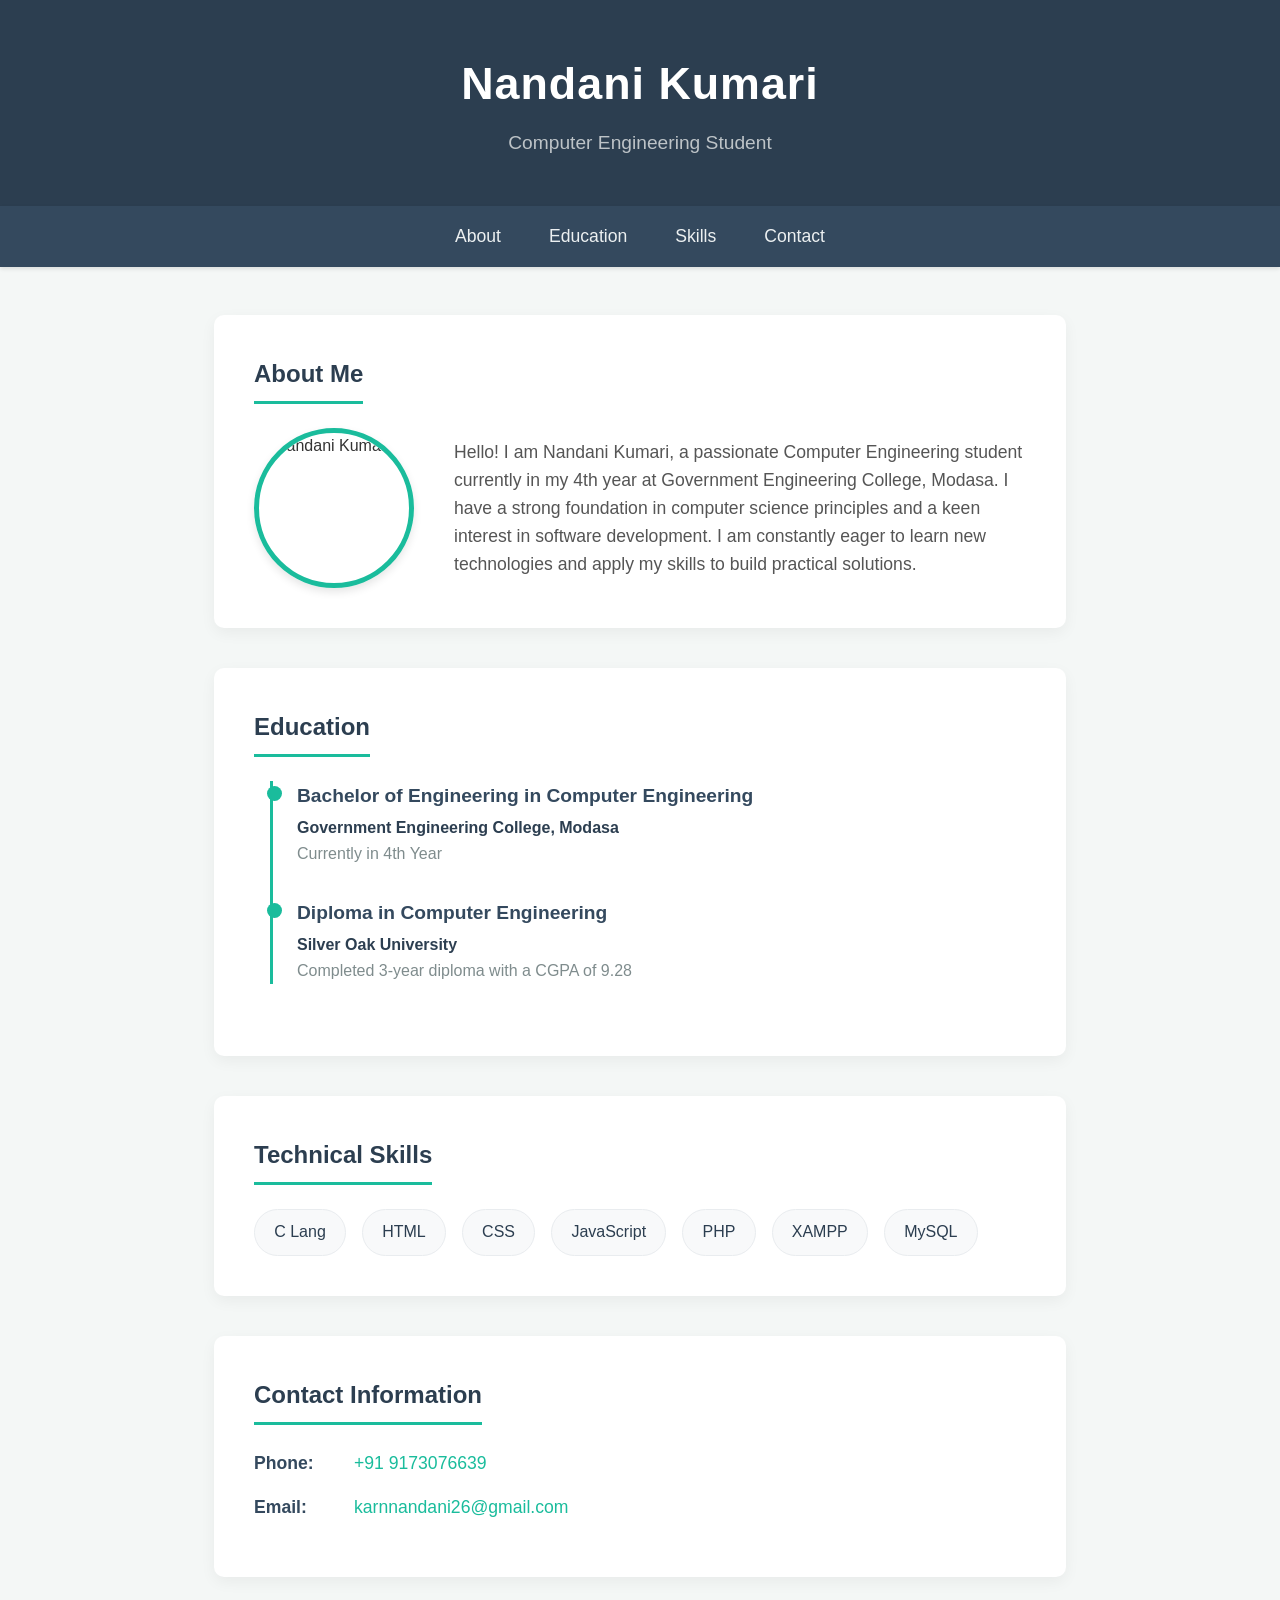
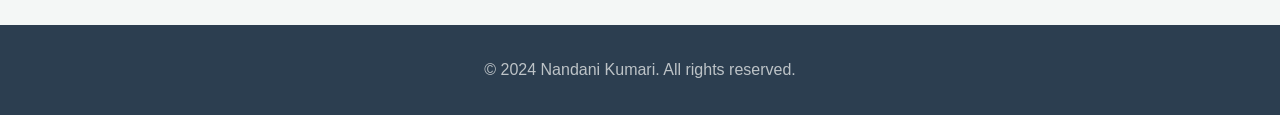
==== week 1/assignment/index.html @ fa01a09d "Add portfolio assignment for week 1" ====
<!DOCTYPE html>
<html lang="en">
<head>
    <meta charset="UTF-8">
    <meta name="viewport" content="width=device-width, initial-scale=1.0">
    <title>Nandani Kumari - Portfolio</title>
    <link rel="stylesheet" href="style.css">
</head>
<body>

    <header id="header">
        <h1>Nandani Kumari</h1>
        <p>Computer Engineering Student</p>
    </header>

    <nav>
        <a href="#about">About</a>
        <a href="#education">Education</a>
        <a href="#skills">Skills</a>
        <a href="#contact">Contact</a>
    </nav>

    <div class="container">

        <section id="about">
            <h2>About Me</h2>
            <div class="profile">
                <!-- Using a placeholder image since no specific image URL was provided -->
                <img src="https://via.placeholder.com/160" alt="Nandani Kumari" class="profile-img">
                <div class="about-text">
                    <p>Hello! I am Nandani Kumari, a passionate Computer Engineering student currently in my 4th year at Government Engineering College, Modasa. I have a strong foundation in computer science principles and a keen interest in software development. I am constantly eager to learn new technologies and apply my skills to build practical solutions.</p>
                </div>
            </div>
        </section>

        <section id="education">
            <h2>Education</h2>
            <div class="education-timeline">
                <div class="education-item">
                    <h3>Bachelor of Engineering in Computer Engineering</h3>
                    <p class="institution">Government Engineering College, Modasa</p>
                    <p>Currently in 4th Year</p>
                </div>
                <div class="education-item">
                    <h3>Diploma in Computer Engineering</h3>
                    <p class="institution">Silver Oak University</p>
                    <p>Completed 3-year diploma with a CGPA of 9.28</p>
                </div>
            </div>
        </section>

        <section id="skills">
            <h2>Technical Skills</h2>
            <ul class="skills-list">
                <li>C Lang</li>
                <li>HTML</li>
                <li>CSS</li>
                <li>JavaScript</li>
                <li>PHP</li>
                <li>XAMPP</li>
                <li>MySQL</li>
            </ul>
        </section>

        <section id="contact">
            <h2>Contact Information</h2>
            <ul class="contact-info">
                <li><strong>Phone:</strong> <a href="tel:+919173076639">+91 9173076639</a></li>
                <li><strong>Email:</strong> <a href="mailto:karnnandani26@gmail.com">karnnandani26@gmail.com</a></li>
            </ul>
        </section>

    </div>

    <footer>
        <p>&copy; 2024 Nandani Kumari. All rights reserved.</p>
    </footer>

</body>
</html>
---- week 1/assignment/style.css ----
* {
    margin: 0;
    padding: 0;
    box-sizing: border-box;
}

body {
    font-family: 'Segoe UI', Tahoma, Geneva, Verdana, sans-serif;
    line-height: 1.6;
    background-color: #f4f7f6;
    color: #333;
}

header {
    background-color: #2c3e50;
    color: #fff;
    padding: 3rem 1rem;
    text-align: center;
}

header h1 {
    font-size: 2.8rem;
    margin-bottom: 0.5rem;
    letter-spacing: 1px;
}

header p {
    font-size: 1.2rem;
    font-weight: 300;
    color: #bdc3c7;
}

nav {
    background-color: #34495e;
    display: flex;
    justify-content: center;
    padding: 1rem 0;
    position: sticky;
    top: 0;
    z-index: 100;
    box-shadow: 0 2px 4px rgba(0,0,0,0.1);
}

nav a {
    color: #ecf0f1;
    text-decoration: none;
    margin: 0 1.5rem;
    font-size: 1.1rem;
    transition: color 0.3s;
    font-weight: 500;
}

nav a:hover {
    color: #1abc9c;
}

.container {
    max-width: 900px;
    margin: 3rem auto;
    padding: 0 1.5rem;
}

section {
    background-color: #fff;
    padding: 2.5rem;
    margin-bottom: 2.5rem;
    border-radius: 10px;
    box-shadow: 0 5px 15px rgba(0,0,0,0.05);
    scroll-margin-top: 80px;
}

section h2 {
    color: #2c3e50;
    border-bottom: 3px solid #1abc9c;
    padding-bottom: 0.5rem;
    margin-bottom: 1.5rem;
    display: inline-block;
}

.profile {
    display: flex;
    align-items: center;
    gap: 2.5rem;
}

.profile-img {
    width: 160px;
    height: 160px;
    border-radius: 50%;
    object-fit: cover;
    border: 5px solid #1abc9c;
    box-shadow: 0 4px 8px rgba(0,0,0,0.1);
}

.about-text {
    flex: 1;
    font-size: 1.1rem;
    color: #555;
}

.education-timeline {
    border-left: 3px solid #1abc9c;
    padding-left: 1.5rem;
    margin-left: 1rem;
}

.education-item {
    margin-bottom: 2rem;
    position: relative;
}

.education-item::before {
    content: '';
    position: absolute;
    left: -1.9rem;
    top: 0.3rem;
    width: 15px;
    height: 15px;
    background-color: #1abc9c;
    border-radius: 50%;
}

.education-item h3 {
    color: #34495e;
    font-size: 1.2rem;
    margin-bottom: 0.2rem;
}

.education-item .institution {
    font-weight: 600;
    color: #2c3e50;
}

.education-item p {
    color: #7f8c8d;
}

.skills-list {
    display: flex;
    flex-wrap: wrap;
    gap: 1rem;
    list-style-type: none;
}

.skills-list li {
    background-color: #f8f9fa;
    color: #2c3e50;
    padding: 0.6rem 1.2rem;
    border-radius: 25px;
    font-size: 1rem;
    font-weight: 500;
    border: 1px solid #e9ecef;
    transition: all 0.3s ease;
}

.skills-list li:hover {
    background-color: #1abc9c;
    color: white;
    border-color: #1abc9c;
    transform: translateY(-2px);
    box-shadow: 0 4px 6px rgba(26, 188, 156, 0.2);
}

.contact-info {
    list-style-type: none;
    font-size: 1.1rem;
}

.contact-info li {
    margin-bottom: 1rem;
    display: flex;
    align-items: center;
}

.contact-info strong {
    color: #34495e;
    width: 100px;
    display: inline-block;
}

.contact-info a {
    color: #1abc9c;
    text-decoration: none;
    transition: color 0.3s;
}

.contact-info a:hover {
    text-decoration: underline;
    color: #16a085;
}

footer {
    text-align: center;
    padding: 2rem;
    background-color: #2c3e50;
    color: #bdc3c7;
    margin-top: 3rem;
}

@media (max-width: 768px) {
    .profile {
        flex-direction: column;
        text-align: center;
    }

    .profile-img {
        margin: 0 auto;
    }

    nav {
        flex-direction: column;
        align-items: center;
    }

    nav a {
        margin: 0.5rem 0;
    }
}
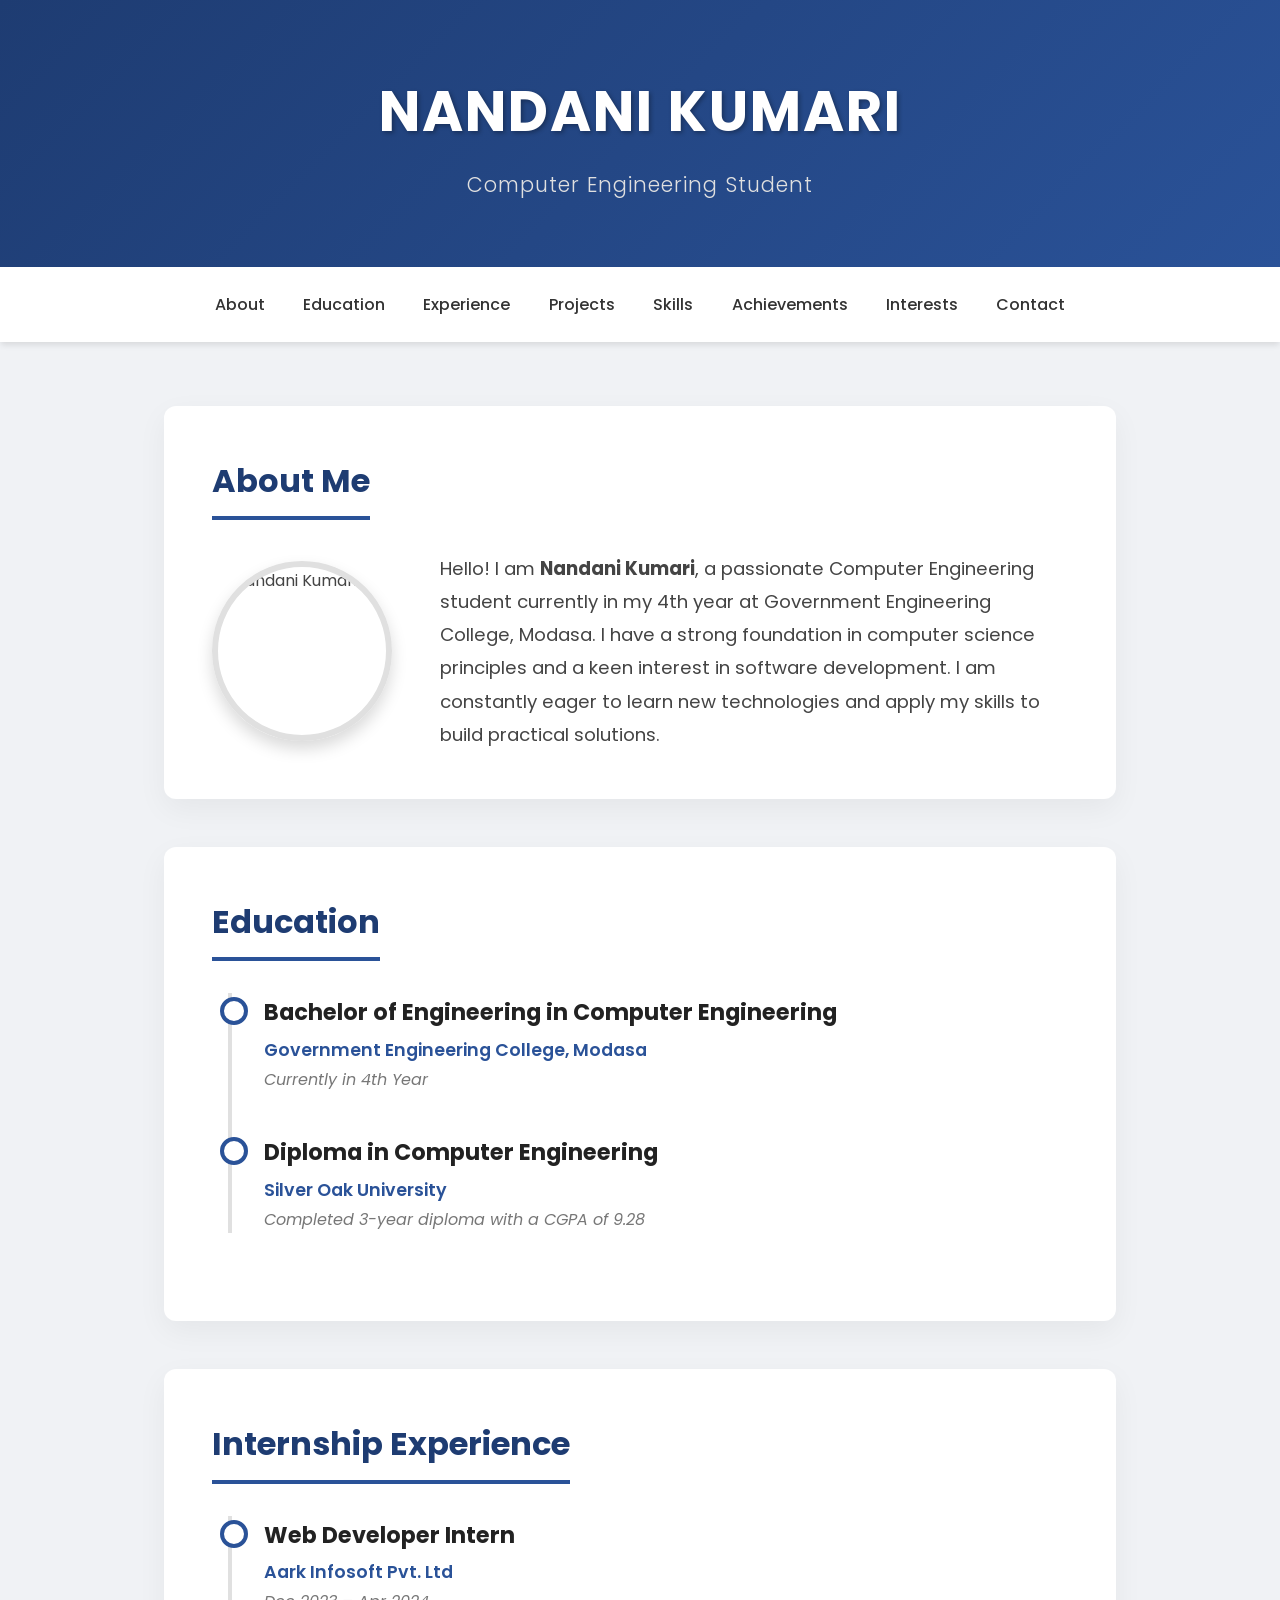
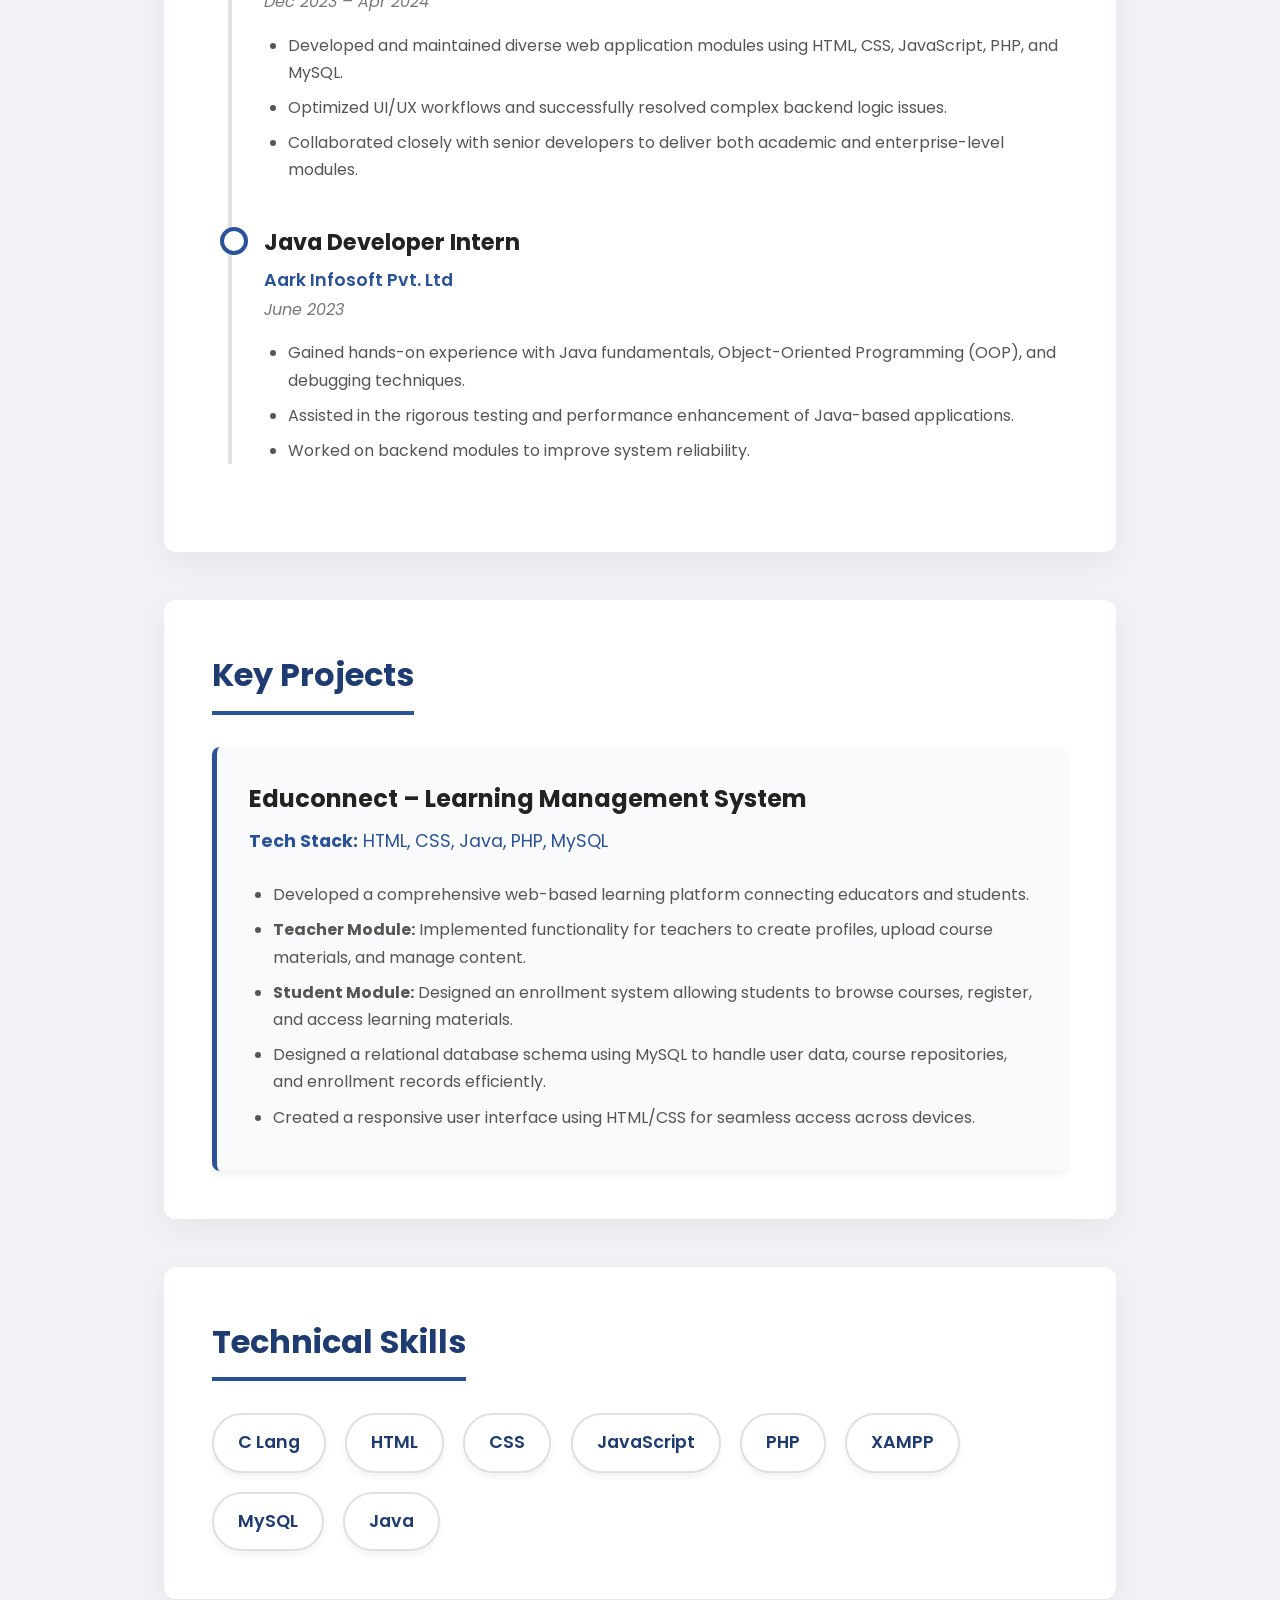
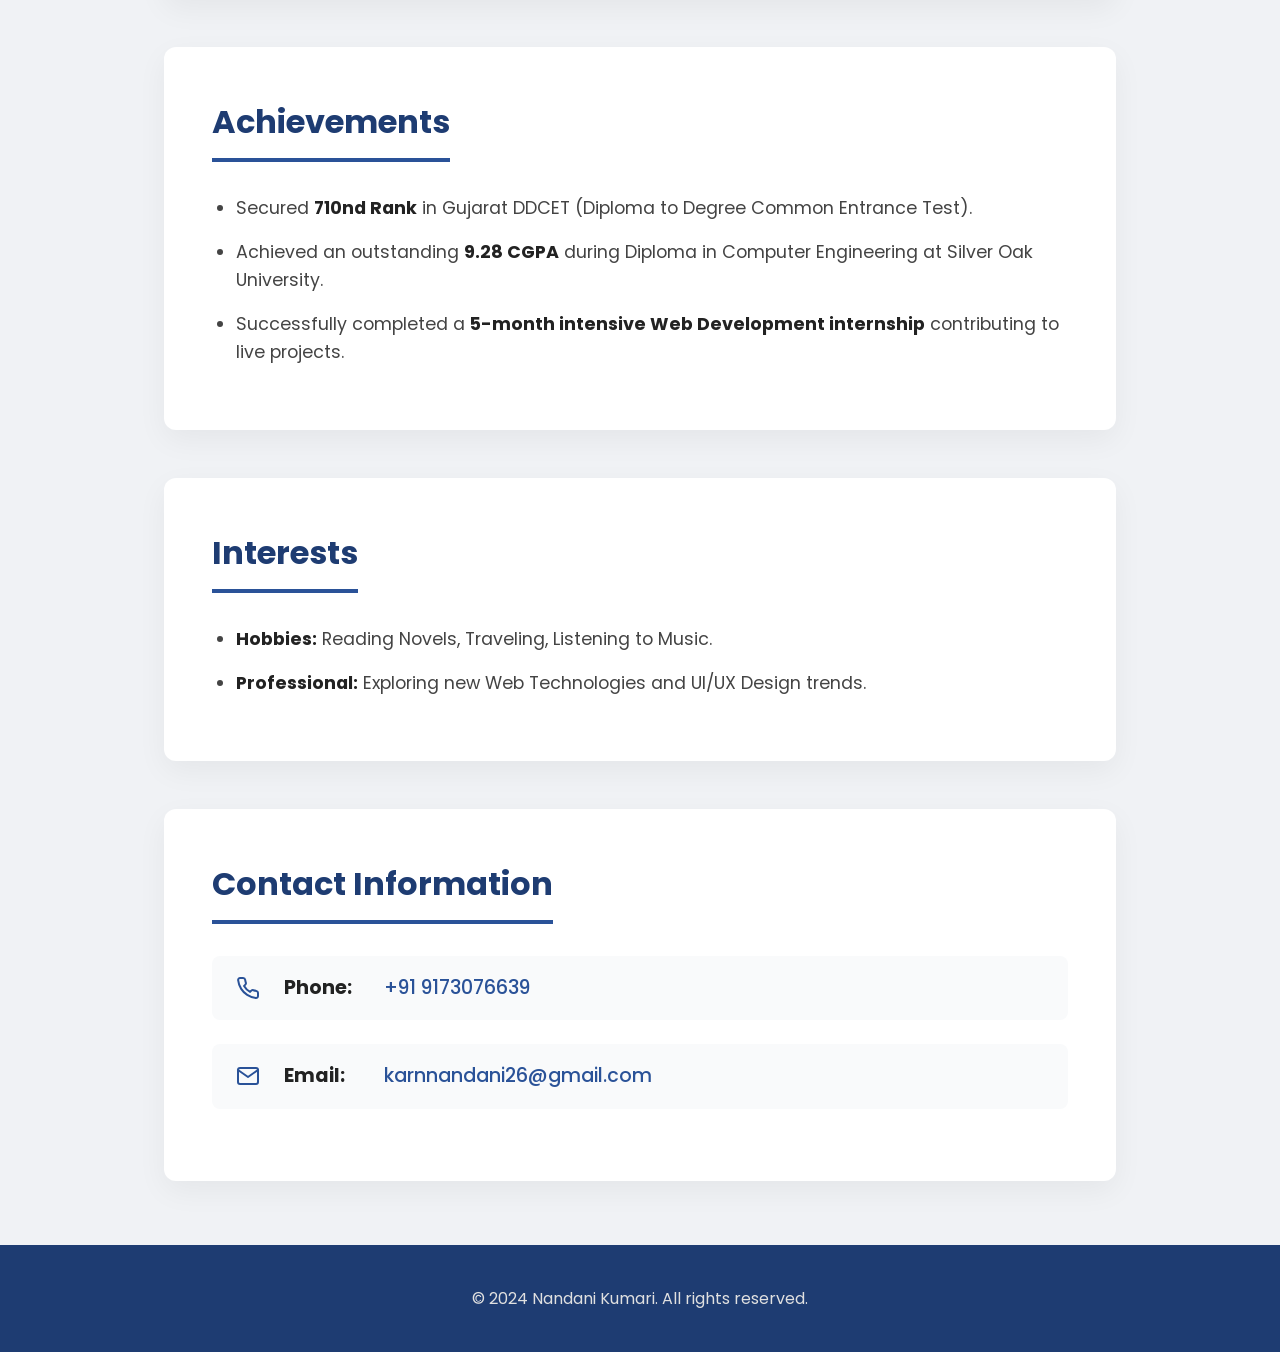
==== commit 02702c3a: "Update portfolio assignment with additional sections and enhanced UI" ====
--- a/week 1/assignment/index.html
+++ b/week 1/assignment/index.html
@@ -4,52 +4,100 @@
     <meta charset="UTF-8">
     <meta name="viewport" content="width=device-width, initial-scale=1.0">
     <title>Nandani Kumari - Portfolio</title>
+    <link href="https://fonts.googleapis.com/css2?family=Poppins:wght@300;400;500;600;700&display=swap" rel="stylesheet">
     <link rel="stylesheet" href="style.css">
 </head>
 <body>
 
     <header id="header">
-        <h1>Nandani Kumari</h1>
-        <p>Computer Engineering Student</p>
+        <div class="header-content">
+            <h1>Nandani Kumari</h1>
+            <p>Computer Engineering Student</p>
+        </div>
     </header>
 
     <nav>
         <a href="#about">About</a>
         <a href="#education">Education</a>
+        <a href="#experience">Experience</a>
+        <a href="#projects">Projects</a>
         <a href="#skills">Skills</a>
+        <a href="#achievements">Achievements</a>
+        <a href="#interests">Interests</a>
         <a href="#contact">Contact</a>
     </nav>
 
     <div class="container">
 
-        <section id="about">
+        <section id="about" class="fade-in">
             <h2>About Me</h2>
             <div class="profile">
                 <!-- Using a placeholder image since no specific image URL was provided -->
-                <img src="https://via.placeholder.com/160" alt="Nandani Kumari" class="profile-img">
+                <img src="https://via.placeholder.com/180" alt="Nandani Kumari" class="profile-img">
                 <div class="about-text">
-                    <p>Hello! I am Nandani Kumari, a passionate Computer Engineering student currently in my 4th year at Government Engineering College, Modasa. I have a strong foundation in computer science principles and a keen interest in software development. I am constantly eager to learn new technologies and apply my skills to build practical solutions.</p>
+                    <p>Hello! I am <strong>Nandani Kumari</strong>, a passionate Computer Engineering student currently in my 4th year at Government Engineering College, Modasa. I have a strong foundation in computer science principles and a keen interest in software development. I am constantly eager to learn new technologies and apply my skills to build practical solutions.</p>
                 </div>
             </div>
         </section>
 
-        <section id="education">
+        <section id="education" class="fade-in">
             <h2>Education</h2>
-            <div class="education-timeline">
-                <div class="education-item">
+            <div class="timeline">
+                <div class="timeline-item">
                     <h3>Bachelor of Engineering in Computer Engineering</h3>
                     <p class="institution">Government Engineering College, Modasa</p>
-                    <p>Currently in 4th Year</p>
+                    <p class="date">Currently in 4th Year</p>
                 </div>
-                <div class="education-item">
+                <div class="timeline-item">
                     <h3>Diploma in Computer Engineering</h3>
                     <p class="institution">Silver Oak University</p>
-                    <p>Completed 3-year diploma with a CGPA of 9.28</p>
+                    <p class="date">Completed 3-year diploma with a CGPA of 9.28</p>
                 </div>
             </div>
         </section>
 
-        <section id="skills">
+        <section id="experience" class="fade-in">
+            <h2>Internship Experience</h2>
+            <div class="timeline">
+                <div class="timeline-item">
+                    <h3>Web Developer Intern</h3>
+                    <p class="institution">Aark Infosoft Pvt. Ltd</p>
+                    <p class="date">Dec 2023 – Apr 2024</p>
+                    <ul>
+                        <li>Developed and maintained diverse web application modules using HTML, CSS, JavaScript, PHP, and MySQL.</li>
+                        <li>Optimized UI/UX workflows and successfully resolved complex backend logic issues.</li>
+                        <li>Collaborated closely with senior developers to deliver both academic and enterprise-level modules.</li>
+                    </ul>
+                </div>
+                <div class="timeline-item">
+                    <h3>Java Developer Intern</h3>
+                    <p class="institution">Aark Infosoft Pvt. Ltd</p>
+                    <p class="date">June 2023</p>
+                    <ul>
+                        <li>Gained hands-on experience with Java fundamentals, Object-Oriented Programming (OOP), and debugging techniques.</li>
+                        <li>Assisted in the rigorous testing and performance enhancement of Java-based applications.</li>
+                        <li>Worked on backend modules to improve system reliability.</li>
+                    </ul>
+                </div>
+            </div>
+        </section>
+
+        <section id="projects" class="fade-in">
+            <h2>Key Projects</h2>
+            <div class="card">
+                <h3>Educonnect – Learning Management System</h3>
+                <p class="tech-stack"><strong>Tech Stack:</strong> HTML, CSS, Java, PHP, MySQL</p>
+                <ul>
+                    <li>Developed a comprehensive web-based learning platform connecting educators and students.</li>
+                    <li><strong>Teacher Module:</strong> Implemented functionality for teachers to create profiles, upload course materials, and manage content.</li>
+                    <li><strong>Student Module:</strong> Designed an enrollment system allowing students to browse courses, register, and access learning materials.</li>
+                    <li>Designed a relational database schema using MySQL to handle user data, course repositories, and enrollment records efficiently.</li>
+                    <li>Created a responsive user interface using HTML/CSS for seamless access across devices.</li>
+                </ul>
+            </div>
+        </section>
+
+        <section id="skills" class="fade-in">
             <h2>Technical Skills</h2>
             <ul class="skills-list">
                 <li>C Lang</li>
@@ -59,14 +107,38 @@
                 <li>PHP</li>
                 <li>XAMPP</li>
                 <li>MySQL</li>
+                <li>Java</li>
             </ul>
         </section>
 
-        <section id="contact">
+        <section id="achievements" class="fade-in">
+            <h2>Achievements</h2>
+            <ul class="bullet-list">
+                <li>Secured <strong>710nd Rank</strong> in Gujarat DDCET (Diploma to Degree Common Entrance Test).</li>
+                <li>Achieved an outstanding <strong>9.28 CGPA</strong> during Diploma in Computer Engineering at Silver Oak University.</li>
+                <li>Successfully completed a <strong>5-month intensive Web Development internship</strong> contributing to live projects.</li>
+            </ul>
+        </section>
+
+        <section id="interests" class="fade-in">
+            <h2>Interests</h2>
+            <ul class="bullet-list">
+                <li><strong>Hobbies:</strong> Reading Novels, Traveling, Listening to Music.</li>
+                <li><strong>Professional:</strong> Exploring new Web Technologies and UI/UX Design trends.</li>
+            </ul>
+        </section>
+
+        <section id="contact" class="fade-in">
             <h2>Contact Information</h2>
             <ul class="contact-info">
-                <li><strong>Phone:</strong> <a href="tel:+919173076639">+91 9173076639</a></li>
-                <li><strong>Email:</strong> <a href="mailto:karnnandani26@gmail.com">karnnandani26@gmail.com</a></li>
+                <li>
+                    <svg xmlns="http://www.w3.org/2000/svg" width="24" height="24" viewBox="0 0 24 24" fill="none" stroke="currentColor" stroke-width="2" stroke-linecap="round" stroke-linejoin="round" class="contact-icon"><path d="M22 16.92v3a2 2 0 0 1-2.18 2 19.79 19.79 0 0 1-8.63-3.07 19.5 19.5 0 0 1-6-6 19.79 19.79 0 0 1-3.07-8.67A2 2 0 0 1 4.11 2h3a2 2 0 0 1 2 1.72 12.84 12.84 0 0 0 .7 2.81 2 2 0 0 1-.45 2.11L8.09 9.91a16 16 0 0 0 6 6l1.27-1.27a2 2 0 0 1 2.11-.45 12.84 12.84 0 0 0 2.81.7A2 2 0 0 1 22 16.92z"></path></svg>
+                    <strong>Phone:</strong> <a href="tel:+919173076639">+91 9173076639</a>
+                </li>
+                <li>
+                    <svg xmlns="http://www.w3.org/2000/svg" width="24" height="24" viewBox="0 0 24 24" fill="none" stroke="currentColor" stroke-width="2" stroke-linecap="round" stroke-linejoin="round" class="contact-icon"><path d="M4 4h16c1.1 0 2 .9 2 2v12c0 1.1-.9 2-2 2H4c-1.1 0-2-.9-2-2V6c0-1.1.9-2 2-2z"></path><polyline points="22,6 12,13 2,6"></polyline></svg>
+                    <strong>Email:</strong> <a href="mailto:karnnandani26@gmail.com">karnnandani26@gmail.com</a>
+                </li>
             </ul>
         </section>
 
--- a/week 1/assignment/style.css
+++ b/week 1/assignment/style.css
@@ -5,199 +5,331 @@
 }
 
 body {
-    font-family: 'Segoe UI', Tahoma, Geneva, Verdana, sans-serif;
-    line-height: 1.6;
-    background-color: #f4f7f6;
-    color: #333;
-}
-
+    font-family: 'Poppins', sans-serif;
+    line-height: 1.7;
+    background-color: #f0f2f5;
+    color: #444;
+}
+
+/* Header & Nav */
 header {
-    background-color: #2c3e50;
+    background: linear-gradient(135deg, #1e3c72 0%, #2a5298 100%);
     color: #fff;
-    padding: 3rem 1rem;
+    padding: 4rem 1rem;
     text-align: center;
+    position: relative;
+    overflow: hidden;
+}
+
+.header-content {
+    position: relative;
+    z-index: 1;
 }
 
 header h1 {
-    font-size: 2.8rem;
+    font-size: 3.5rem;
+    font-weight: 700;
     margin-bottom: 0.5rem;
+    letter-spacing: 2px;
+    text-transform: uppercase;
+    text-shadow: 2px 2px 4px rgba(0,0,0,0.3);
+}
+
+header p {
+    font-size: 1.3rem;
+    font-weight: 300;
+    color: #e0e0e0;
     letter-spacing: 1px;
 }
 
-header p {
-    font-size: 1.2rem;
-    font-weight: 300;
-    color: #bdc3c7;
-}
-
 nav {
-    background-color: #34495e;
+    background-color: #ffffff;
     display: flex;
     justify-content: center;
+    flex-wrap: wrap;
     padding: 1rem 0;
     position: sticky;
     top: 0;
     z-index: 100;
-    box-shadow: 0 2px 4px rgba(0,0,0,0.1);
+    box-shadow: 0 4px 6px -1px rgba(0, 0, 0, 0.1);
 }
 
 nav a {
-    color: #ecf0f1;
+    color: #333;
     text-decoration: none;
-    margin: 0 1.5rem;
-    font-size: 1.1rem;
-    transition: color 0.3s;
+    margin: 0.5rem 1.2rem;
+    font-size: 1rem;
+    transition: all 0.3s ease;
     font-weight: 500;
+    position: relative;
+}
+
+nav a::after {
+    content: '';
+    position: absolute;
+    width: 0;
+    height: 2px;
+    bottom: -4px;
+    left: 0;
+    background-color: #2a5298;
+    transition: width 0.3s ease;
 }
 
 nav a:hover {
-    color: #1abc9c;
-}
-
+    color: #2a5298;
+}
+
+nav a:hover::after {
+    width: 100%;
+}
+
+/* Container & Sections */
 .container {
-    max-width: 900px;
-    margin: 3rem auto;
+    max-width: 1000px;
+    margin: 4rem auto;
     padding: 0 1.5rem;
 }
 
 section {
     background-color: #fff;
-    padding: 2.5rem;
-    margin-bottom: 2.5rem;
-    border-radius: 10px;
-    box-shadow: 0 5px 15px rgba(0,0,0,0.05);
-    scroll-margin-top: 80px;
+    padding: 3rem;
+    margin-bottom: 3rem;
+    border-radius: 12px;
+    box-shadow: 0 10px 30px rgba(0,0,0,0.05);
+    scroll-margin-top: 100px;
+    transition: transform 0.3s ease, box-shadow 0.3s ease;
+}
+
+section:hover {
+    transform: translateY(-5px);
+    box-shadow: 0 15px 35px rgba(0,0,0,0.1);
 }
 
 section h2 {
-    color: #2c3e50;
-    border-bottom: 3px solid #1abc9c;
+    color: #1e3c72;
+    font-size: 2rem;
+    border-bottom: 4px solid #2a5298;
     padding-bottom: 0.5rem;
-    margin-bottom: 1.5rem;
+    margin-bottom: 2rem;
     display: inline-block;
 }
 
+/* Profile */
 .profile {
     display: flex;
     align-items: center;
-    gap: 2.5rem;
+    gap: 3rem;
 }
 
 .profile-img {
-    width: 160px;
-    height: 160px;
+    width: 180px;
+    height: 180px;
     border-radius: 50%;
     object-fit: cover;
-    border: 5px solid #1abc9c;
-    box-shadow: 0 4px 8px rgba(0,0,0,0.1);
+    border: 6px solid #e0e0e0;
+    box-shadow: 0 8px 16px rgba(0,0,0,0.15);
+    transition: border-color 0.3s ease;
+}
+
+.profile:hover .profile-img {
+    border-color: #2a5298;
 }
 
 .about-text {
     flex: 1;
-    font-size: 1.1rem;
-    color: #555;
-}
-
-.education-timeline {
-    border-left: 3px solid #1abc9c;
-    padding-left: 1.5rem;
+    font-size: 1.15rem;
+    line-height: 1.8;
+}
+
+/* Timeline (Education & Experience) */
+.timeline {
+    border-left: 4px solid #e0e0e0;
+    padding-left: 2rem;
     margin-left: 1rem;
 }
 
-.education-item {
-    margin-bottom: 2rem;
+.timeline-item {
+    margin-bottom: 2.5rem;
     position: relative;
 }
 
-.education-item::before {
+.timeline-item::before {
     content: '';
     position: absolute;
-    left: -1.9rem;
-    top: 0.3rem;
-    width: 15px;
-    height: 15px;
-    background-color: #1abc9c;
+    left: -2.75rem;
+    top: 0.25rem;
+    width: 20px;
+    height: 20px;
+    background-color: #fff;
+    border: 4px solid #2a5298;
     border-radius: 50%;
-}
-
-.education-item h3 {
-    color: #34495e;
-    font-size: 1.2rem;
-    margin-bottom: 0.2rem;
-}
-
-.education-item .institution {
+    transition: background-color 0.3s ease;
+}
+
+.timeline-item:hover::before {
+    background-color: #2a5298;
+}
+
+.timeline-item h3 {
+    color: #222;
+    font-size: 1.4rem;
+    margin-bottom: 0.3rem;
+}
+
+.timeline-item .institution {
     font-weight: 600;
-    color: #2c3e50;
-}
-
-.education-item p {
-    color: #7f8c8d;
-}
-
+    color: #2a5298;
+    font-size: 1.1rem;
+}
+
+.timeline-item .date {
+    color: #777;
+    font-style: italic;
+    margin-bottom: 1rem;
+}
+
+.timeline-item ul {
+    margin-left: 1.5rem;
+    color: #555;
+}
+
+.timeline-item li {
+    margin-bottom: 0.5rem;
+}
+
+/* Card (Projects) */
+.card {
+    background-color: #f9fafb;
+    border-radius: 8px;
+    padding: 2rem;
+    border-left: 5px solid #2a5298;
+    box-shadow: 0 4px 6px rgba(0,0,0,0.05);
+}
+
+.card h3 {
+    font-size: 1.5rem;
+    color: #222;
+    margin-bottom: 0.5rem;
+}
+
+.card .tech-stack {
+    color: #2a5298;
+    font-size: 1.1rem;
+    margin-bottom: 1.5rem;
+}
+
+.card ul {
+    margin-left: 1.5rem;
+    color: #555;
+}
+
+.card li {
+    margin-bottom: 0.5rem;
+}
+
+/* Skills */
 .skills-list {
     display: flex;
     flex-wrap: wrap;
-    gap: 1rem;
+    gap: 1.2rem;
     list-style-type: none;
 }
 
 .skills-list li {
-    background-color: #f8f9fa;
-    color: #2c3e50;
-    padding: 0.6rem 1.2rem;
-    border-radius: 25px;
-    font-size: 1rem;
-    font-weight: 500;
-    border: 1px solid #e9ecef;
-    transition: all 0.3s ease;
+    background-color: #fff;
+    color: #1e3c72;
+    padding: 0.8rem 1.5rem;
+    border-radius: 30px;
+    font-size: 1.1rem;
+    font-weight: 600;
+    border: 2px solid #e0e0e0;
+    box-shadow: 0 4px 6px rgba(0,0,0,0.05);
+    transition: all 0.3s cubic-bezier(0.25, 0.8, 0.25, 1);
+    cursor: default;
 }
 
 .skills-list li:hover {
-    background-color: #1abc9c;
-    color: white;
-    border-color: #1abc9c;
-    transform: translateY(-2px);
-    box-shadow: 0 4px 6px rgba(26, 188, 156, 0.2);
-}
-
+    background-color: #2a5298;
+    color: #fff;
+    border-color: #2a5298;
+    transform: translateY(-4px) scale(1.05);
+    box-shadow: 0 10px 15px rgba(42, 82, 152, 0.2);
+}
+
+/* Bullet Lists (Achievements & Interests) */
+.bullet-list {
+    margin-left: 1.5rem;
+    color: #444;
+    font-size: 1.1rem;
+}
+
+.bullet-list li {
+    margin-bottom: 1rem;
+    line-height: 1.6;
+}
+
+.bullet-list li strong {
+    color: #222;
+}
+
+/* Contact */
 .contact-info {
     list-style-type: none;
-    font-size: 1.1rem;
+    font-size: 1.2rem;
 }
 
 .contact-info li {
-    margin-bottom: 1rem;
+    margin-bottom: 1.5rem;
     display: flex;
     align-items: center;
+    background-color: #f9fafb;
+    padding: 1rem 1.5rem;
+    border-radius: 8px;
+    transition: background-color 0.3s ease;
+}
+
+.contact-info li:hover {
+    background-color: #f0f4f8;
+}
+
+.contact-icon {
+    margin-right: 1.5rem;
+    color: #2a5298;
 }
 
 .contact-info strong {
-    color: #34495e;
+    color: #222;
     width: 100px;
     display: inline-block;
 }
 
 .contact-info a {
-    color: #1abc9c;
+    color: #2a5298;
     text-decoration: none;
-    transition: color 0.3s;
+    font-weight: 500;
+    transition: color 0.3s ease;
 }
 
 .contact-info a:hover {
+    color: #1e3c72;
     text-decoration: underline;
-    color: #16a085;
-}
-
+}
+
+/* Footer */
 footer {
     text-align: center;
-    padding: 2rem;
-    background-color: #2c3e50;
-    color: #bdc3c7;
-    margin-top: 3rem;
-}
-
+    padding: 2.5rem;
+    background-color: #1e3c72;
+    color: #e0e0e0;
+    font-size: 1rem;
+}
+
+/* Responsive */
 @media (max-width: 768px) {
+    header h1 {
+        font-size: 2.5rem;
+    }
+
     .profile {
         flex-direction: column;
         text-align: center;
@@ -215,4 +347,8 @@
     nav a {
         margin: 0.5rem 0;
     }
-}
+
+    section {
+        padding: 2rem;
+    }
+}
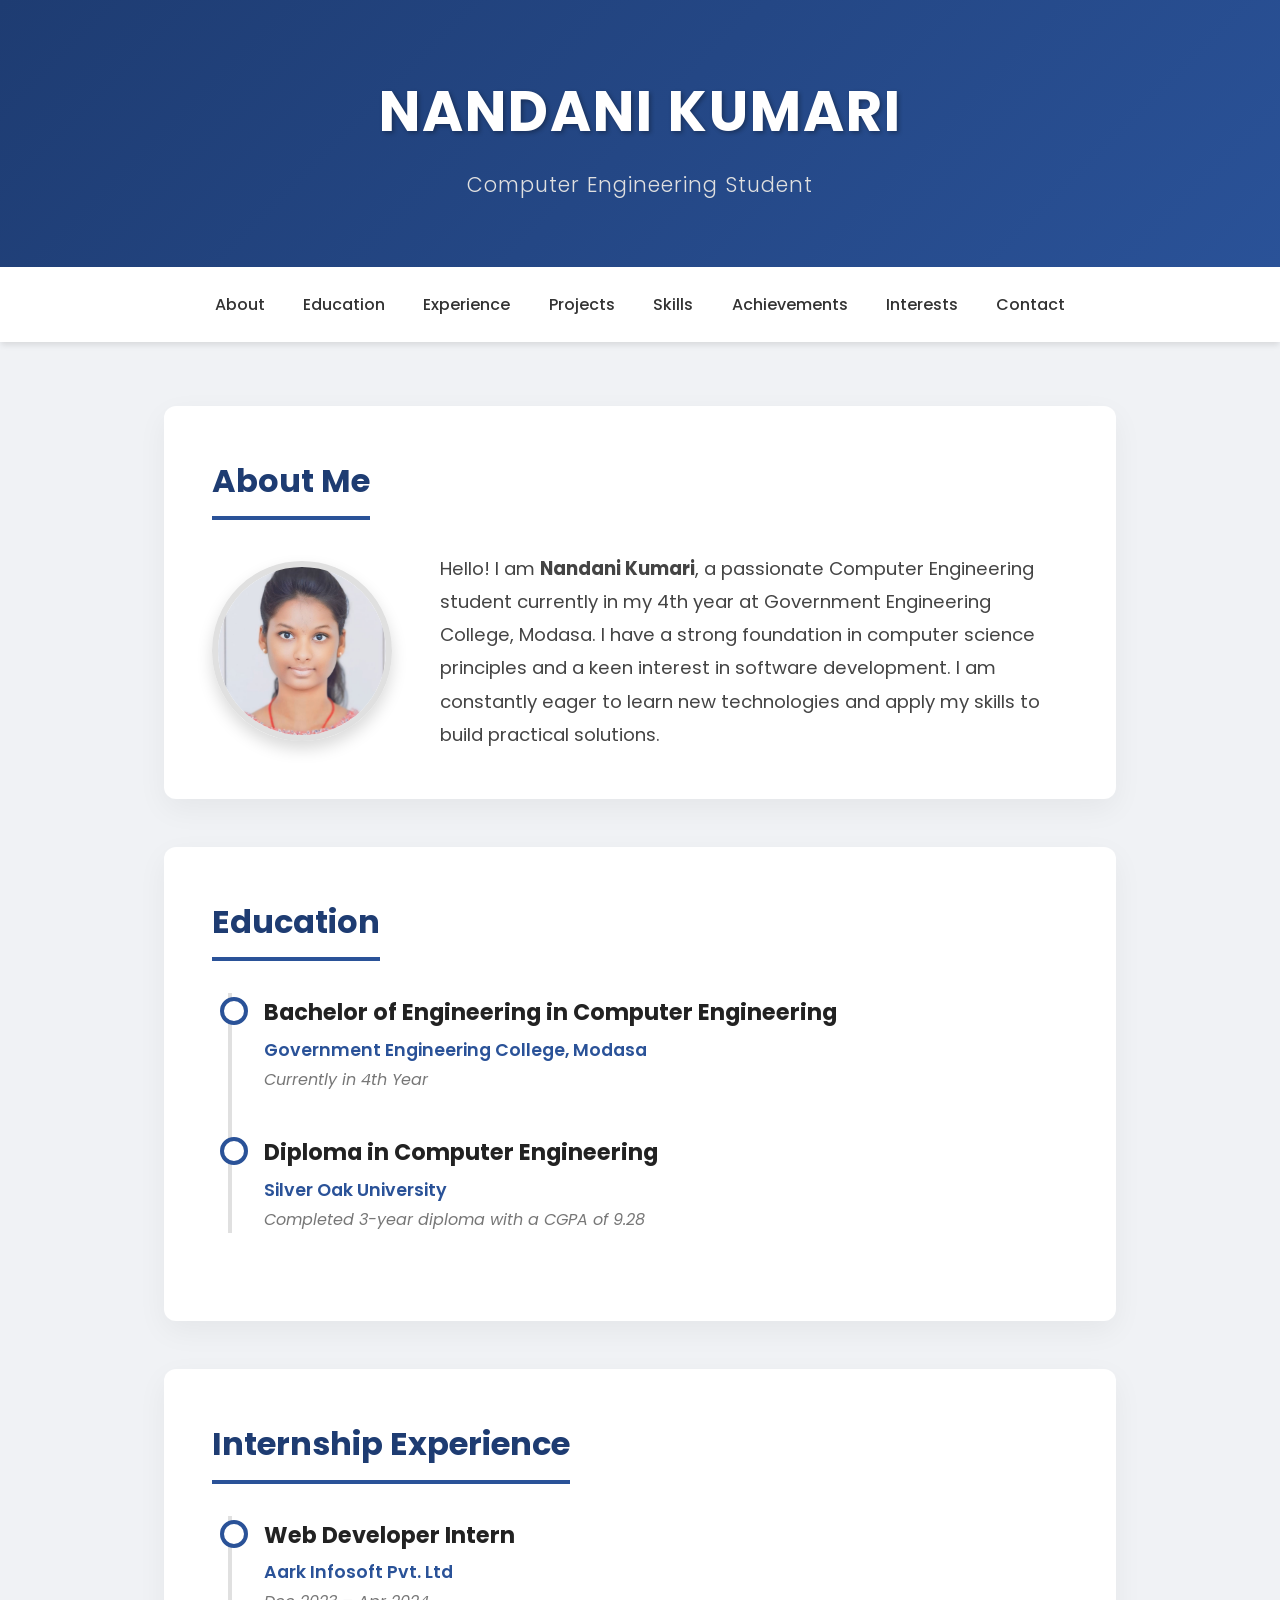
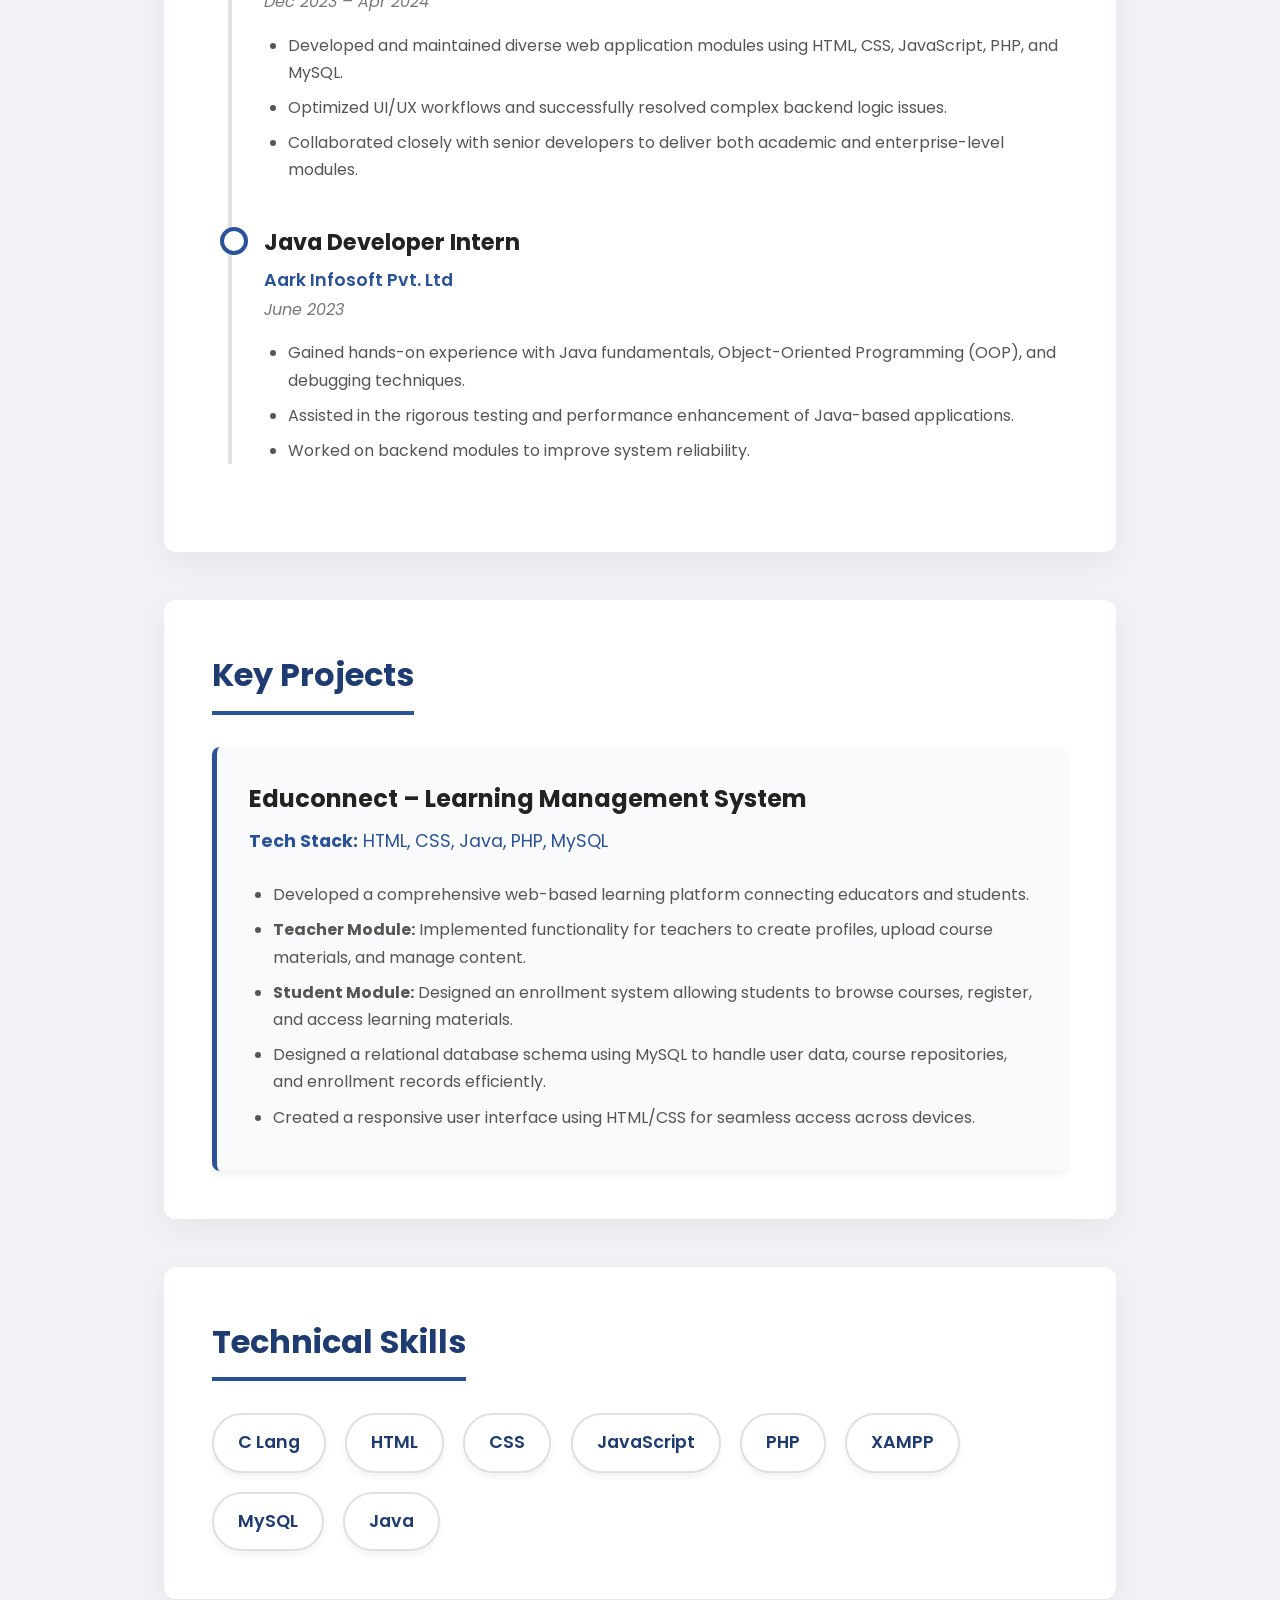
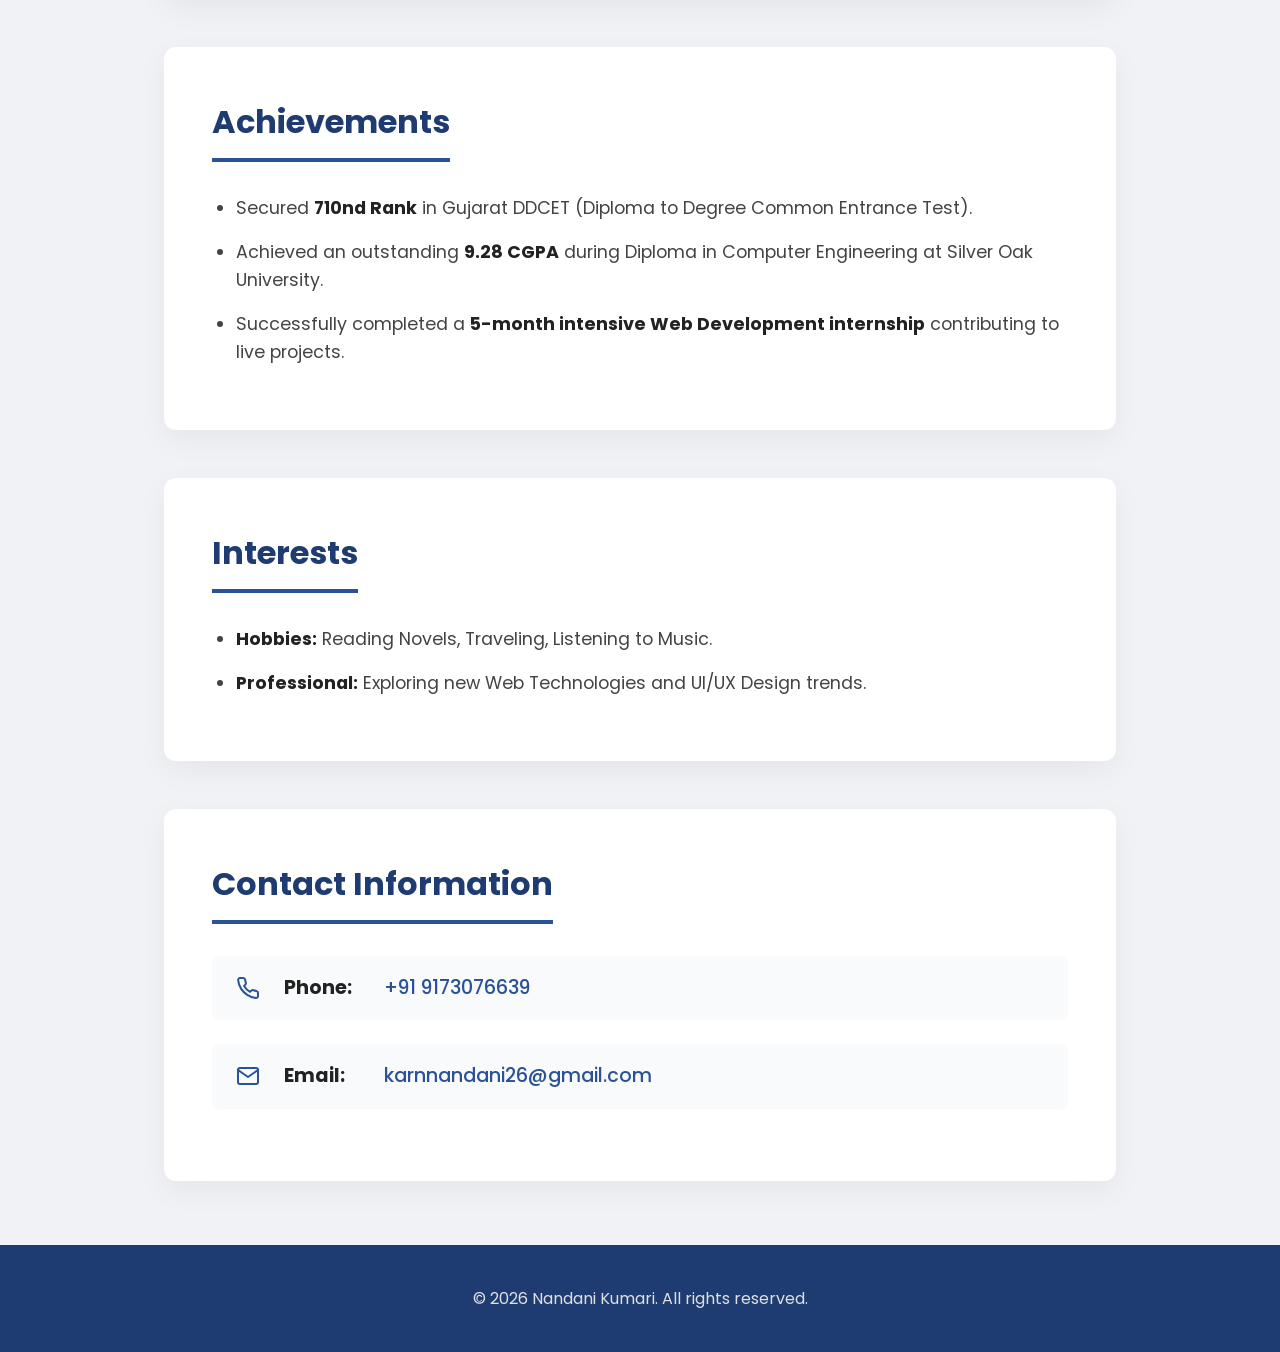
==== commit 5de1c790: "tasks" ====
--- a/week 1/assignment/index.html
+++ b/week 1/assignment/index.html
@@ -32,8 +32,7 @@
         <section id="about" class="fade-in">
             <h2>About Me</h2>
             <div class="profile">
-                <!-- Using a placeholder image since no specific image URL was provided -->
-                <img src="https://via.placeholder.com/180" alt="Nandani Kumari" class="profile-img">
+                <img src="../img/img.jpeg" alt="Nandani Kumari" class="profile-img">
                 <div class="about-text">
                     <p>Hello! I am <strong>Nandani Kumari</strong>, a passionate Computer Engineering student currently in my 4th year at Government Engineering College, Modasa. I have a strong foundation in computer science principles and a keen interest in software development. I am constantly eager to learn new technologies and apply my skills to build practical solutions.</p>
                 </div>
@@ -145,7 +144,7 @@
     </div>
 
     <footer>
-        <p>&copy; 2024 Nandani Kumari. All rights reserved.</p>
+        <p>&copy; 2026 Nandani Kumari. All rights reserved.</p>
     </footer>
 
 </body>
